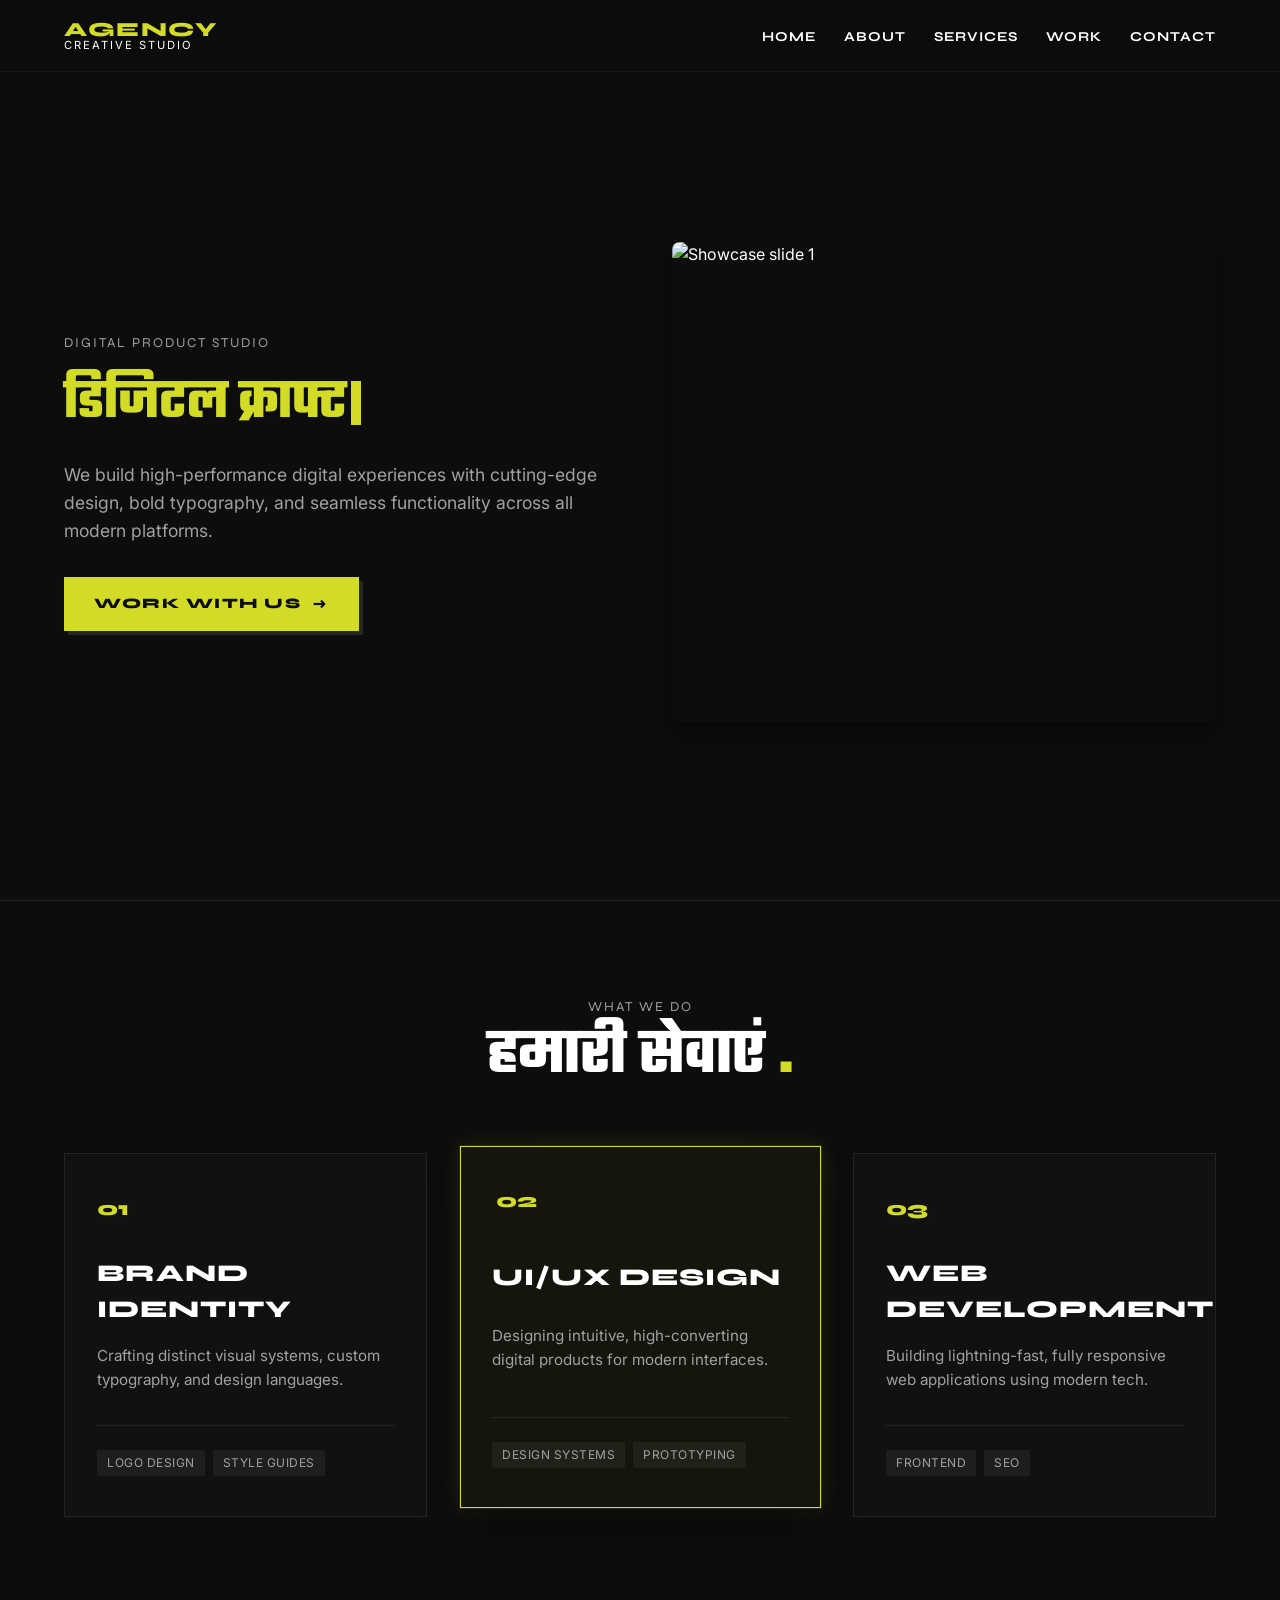
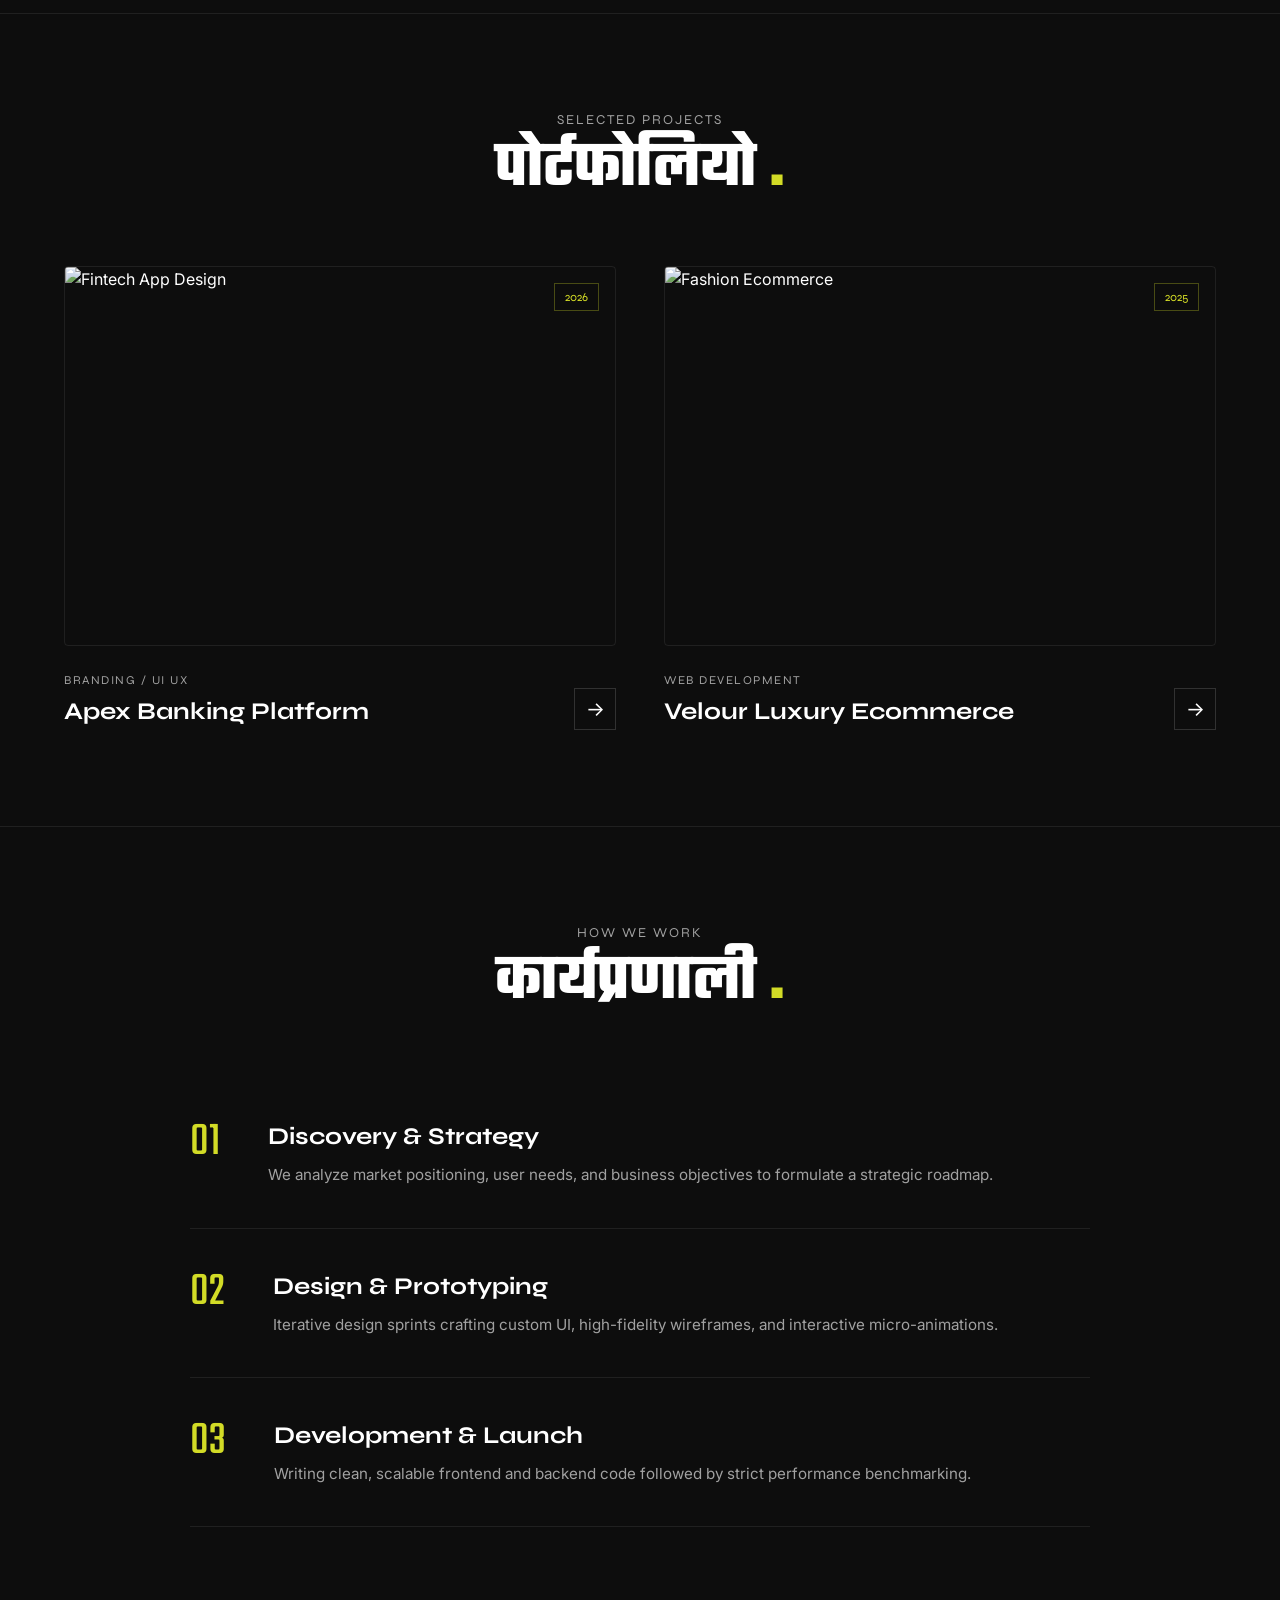
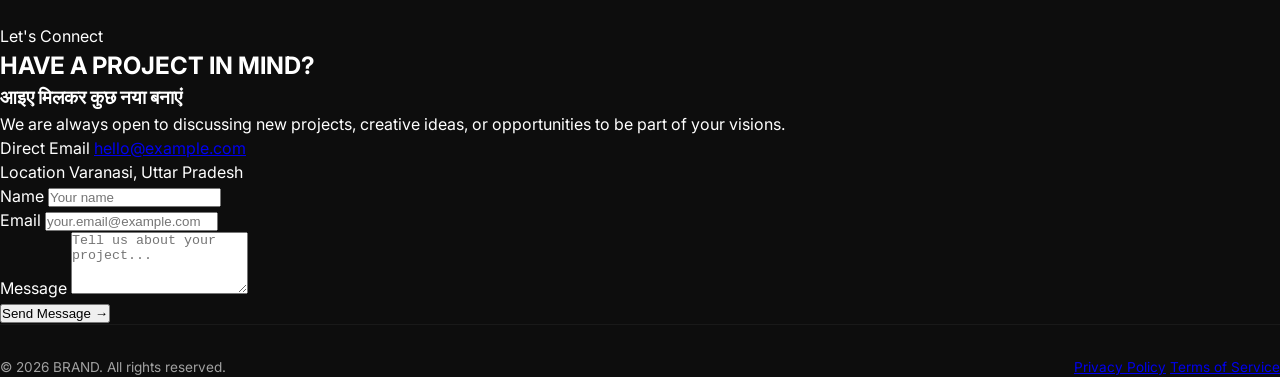
==== index.html @ 9dcb6c06 "Add files via upload" ====
<!DOCTYPE html>
<html lang="en">
<head>
  <meta charset="UTF-8">
  <meta name="viewport" content="width=device-width, initial-scale=1.0">
  <title>Agency Creative Studio</title>
  <link rel="stylesheet" href="style.css">
</head>
<body>

  <!-- Header Navigation -->
  <header>
    <a href="#" class="logo">
      Agency
      <span>Creative Studio</span>
    </a>

    <!-- Hamburger Toggle Button (Mobile Only) -->
    <button class="hamburger" id="hamburger" aria-label="Toggle navigation" aria-expanded="false">
      <span class="bar"></span>
      <span class="bar"></span>
      <span class="bar"></span>
    </button>

    <!-- Navigation Drawer -->
    <nav id="nav-menu">
      <ul>
        <li><a href="index.html">Home</a></li>
        <li><a href="about.html">About</a></li>
        <li><a href="services.html">Services</a></li>
        <li><a href="work.html">Work</a></li>
        <li><a href="#contact">Contact</a></li>
      </ul>
    </nav>
  </header>

  <!-- Main Hero / Interactive Section -->
  <main>
    <section class="interactive-typing-section " id="home">
      
      <!-- Content Wrapper -->
      <div class="typing-content-wrapper">
        <p class="typing-subheading">Digital Product Studio</p>
        <h1 class="typing-heading">
          डिजिटल क्राफ्ट<span class="typing-cursor"></span>
        </h1>
        <p class="typing-description">
          We build high-performance digital experiences with cutting-edge design, bold typography, and seamless functionality across all modern platforms.
        </p>
        <a href="#contact" class="btn-work-with-us">
          Work With Us
          <span class="btn-arrow">&rarr;</span>
        </a>
      </div>

      <!-- Image Slider Wrapper -->
      <div class="typing-slider-wrapper">
        <img class="typing-slide-img active" src="https://picsum.photos/800/600?random=1" alt="Showcase slide 1">
        <img class="typing-slide-img" src="https://picsum.photos/800/600?random=2" alt="Showcase slide 2">
        <img class="typing-slide-img" src="https://picsum.photos/800/600?random=3" alt="Showcase slide 3">
      </div>

    </section>
  </main>
  <!-- Section 2: Services Grid -->
<section class="services-section reveal-on-scroll " id="services">
  <div class="section-header">
    <p class="section-subheading">What We Do</p>
    <h2 class="section-heading">हमारी सेवाएं <span class="accent-dot">.</span></h2>
  </div>

  <div class="services-grid">
   <!-- Service Card 1 -->
<article class="service-card">
  <div class="card-num">01</div>
  <h3 class="card-title">Brand Identity</h3>
  <p class="card-description">Crafting distinct visual systems, custom typography, and design languages.</p>
  <ul class="card-tags"><li>Logo Design</li><li>Style Guides</li></ul>
</article>

<!-- Service Card 2 (Default Active) -->
<article class="service-card active" data-default="true">
  <div class="card-num">02</div>
  <h3 class="card-title">UI/UX Design</h3>
  <p class="card-description">Designing intuitive, high-converting digital products for modern interfaces.</p>
  <ul class="card-tags"><li>Design Systems</li><li>Prototyping</li></ul>
</article>

<!-- Service Card 3 -->
<article class="service-card">
  <div class="card-num">03</div>
  <h3 class="card-title">Web Development</h3>
  <p class="card-description">Building lightning-fast, fully responsive web applications using modern tech.</p>
  <ul class="card-tags"><li>Frontend</li><li>SEO</li></ul>
</article>
</section>



<!-- Section 3: Portfolio / Works -->
<section class="portfolio-section reveal-on-scroll" id="work">
  <div class="section-header">
    <p class="section-subheading">Selected Projects</p>
    <h2 class="section-heading">पोर्टफोलियो <span class="accent-dot">.</span></h2>
  </div>

  <div class="portfolio-grid">
    <!-- Project Card 1 -->
    <article class="portfolio-card">
      <div class="portfolio-img-wrapper">
        <img src="https://picsum.photos/800/600?random=10" alt="Fintech App Design">
        <span class="project-year">2026</span>
      </div>
      <div class="portfolio-info">
        <div class="portfolio-meta">
          <span class="portfolio-category">Branding / UI UX</span>
          <h3 class="portfolio-title">Apex Banking Platform</h3>
        </div>
        <a href="#" class="portfolio-link" aria-label="View Project">&rarr;</a>
      </div>
    </article>

    <!-- Project Card 2 -->
    <article class="portfolio-card">
      <div class="portfolio-img-wrapper">
        <img src="https://picsum.photos/800/600?random=11" alt="Fashion Ecommerce">
        <span class="project-year">2025</span>
      </div>
      <div class="portfolio-info">
        <div class="portfolio-meta">
          <span class="portfolio-category">Web Development</span>
          <h3 class="portfolio-title">Velour Luxury Ecommerce</h3>
        </div>
        <a href="#" class="portfolio-link" aria-label="View Project">&rarr;</a>
      </div>
    </article>
  </div>
</section>


<!-- Section 4: Our Process -->
<section class="process-section reveal-on-scroll">
  <div class="section-header">
    <p class="section-subheading">How We Work</p>
    <h2 class="section-heading">कार्यप्रणाली <span class="accent-dot">.</span></h2>
  </div>

  <div class="process-list">
    <div class="process-step">
      <span class="step-num">01</span>
      <div class="step-content">
        <h3>Discovery & Strategy</h3>
        <p>We analyze market positioning, user needs, and business objectives to formulate a strategic roadmap.</p>
      </div>
    </div>
    <div class="process-step">
      <span class="step-num">02</span>
      <div class="step-content">
        <h3>Design & Prototyping</h3>
        <p>Iterative design sprints crafting custom UI, high-fidelity wireframes, and interactive micro-animations.</p>
      </div>
    </div>
    <div class="process-step">
      <span class="step-num">03</span>
      <div class="step-content">
        <h3>Development & Launch</h3>
        <p>Writing clean, scalable frontend and backend code followed by strict performance benchmarking.</p>
      </div>
    </div>
  </div>
</section>

<!-- Section 5: Contact Footer -->
<section class="contact-section">
  <div class="contact-container">
    
    <!-- Left Column: CTA Info -->
    <div class="contact-info">
      <span class="tagline">Let's Connect</span>
      <h2 class="contact-title">HAVE A PROJECT IN MIND?</h2>
      <h3 class="contact-title-hindi">आइए मिलकर कुछ नया बनाएं</h3>
      <p class="contact-desc">
        We are always open to discussing new projects, creative ideas, or opportunities to be part of your visions.
      </p>
      
      <div class="direct-details">
        <div class="detail-item">
          <span class="detail-label">Direct Email</span>
          <a href="mailto:hello@example.com" class="detail-value">hello@example.com</a>
        </div>
        <div class="detail-item">
          <span class="detail-label">Location</span>
          <span class="detail-value">Varanasi, Uttar Pradesh</span>
        </div>
      </div>
    </div>

    <!-- Right Column: Form -->
    <div class="contact-form-wrapper">
      <form class="contact-form" action="#" method="POST">
        <div class="form-group">
          <label for="name" class="form-label">Name</label>
          <input type="text" id="name" name="name" class="form-input" placeholder="Your name" required />
        </div>

        <div class="form-group">
          <label for="email" class="form-label">Email</label>
          <input type="email" id="email" name="email" class="form-input" placeholder="your.email@example.com" required />
        </div>

        <div class="form-group">
          <label for="message" class="form-label">Message</label>
          <textarea id="message" name="message" class="form-input form-textarea" rows="4" placeholder="Tell us about your project..." required></textarea>
        </div>

        <button type="submit" class="submit-btn">
          <span>Send Message</span>
          <span class="btn-arrow">→</span>
        </button>
      </form>
    </div>

  </div>
</section>

<!-- Site Footer -->
<footer class="site-footer">
  <div class="footer-bottom">
    <p class="copyright">&copy; 2026 BRAND. All rights reserved.</p>
    <div class="footer-links">
      <a href="#">Privacy Policy</a>
      <a href="#">Terms of Service</a>
    </div>
  </div>
</footer>

 <script src="script.js" type="text/javascript">
    (function (l) {
      if (l.search[1] === "/") {
        var decoded = l.search
          .slice(1)
          .split("&")
          .map(function (s) {
            return s.replace(/~and~/g, "&");
          })
          .join("?");
        window.history.replaceState(
          null,
          null,
          l.pathname.slice(0, -1) + decoded + l.hash
        );
      }
    })(window.location);
  </script>
</body>
</html>
---- style.css ----
@import url('https://fonts.googleapis.com/css2?family=Inter:wght@400;500;600&family=Rozha+One&family=Syne:wght@700;800&family=Teko:wght@600;700&display=swap');

:root {
  /* Color Tokens */
  --bg-dark: #0d0d0d;
  --bg-light: #ffffff;
  --accent-lime: #d2db26;
  --accent-yellow: #e2b808;
  --text-dark: #111111;
  --text-light: #ffffff;
  --text-muted: #a1a1a1;

  /* Font Tokens */
  --font-display: 'Syne', sans-serif;
  --font-hindi-display: 'Teko', sans-serif;
  --font-hindi-serif: 'Rozha One', serif;
  --font-body: 'Inter', sans-serif;
}

/* Reset & Base Styles */
* {
  box-sizing: border-box;
  margin: 0;
  padding: 0;
}

html {
  scroll-behavior: smooth;
}

body {
  background-color: var(--bg-dark);
  color: var(--text-light);
  font-family: var(--font-body);
  line-height: 1.5;
  overflow-x: hidden;
}

/* Utility Banner Classes */
.heading-hindi {
  font-family: var(--font-hindi-display);
  font-size: clamp(2.2rem, 6vw, 3.5rem);
  letter-spacing: 1px;
  color: var(--accent-lime);
  text-transform: uppercase;
  line-height: 1.1;
}

.banner-yellow {
  background-color: var(--accent-lime);
  color: var(--text-dark);
  font-family: var(--font-hindi-display);
  font-size: clamp(1.5rem, 4vw, 2.2rem);
  text-align: center;
  padding: 0.75rem 1rem;
  font-weight: 700;
  letter-spacing: 0.5px;
}

/* Header Navigation */
header {
  display: flex;
  justify-content: space-between;
  align-items: center;
  padding: 1.25rem 5%;
  background-color: rgba(13, 13, 13, 0.95);
  backdrop-filter: blur(8px);
  position: fixed;
  width: 100%;
  top: 0;
  z-index: 1000;
  border-bottom: 1px solid rgba(255, 255, 255, 0.05);
}

.logo {
  font-family: var(--font-display);
  font-weight: 800;
  font-size: 1.25rem;
  color: var(--accent-lime);
  text-transform: uppercase;
  letter-spacing: 1.5px;
  line-height: 1;
  text-decoration: none;
}

.logo span {
  display: block;
  font-size: 0.7rem;
  color: var(--text-light);
  font-family: var(--font-body);
  font-weight: 400;
  letter-spacing: 2px;
}

nav ul {
  display: flex;
  list-style: none;
  gap: 1.75rem;
}

nav a {
  color: var(--text-light);
  text-decoration: none;
  font-family: var(--font-display);
  font-size: 0.85rem;
  font-weight: 700;
  text-transform: uppercase;
  letter-spacing: 1px;
  transition: color 0.3s ease;
}

nav a:hover {
  color: var(--accent-lime);
}

/* Hamburger Icon Toggle */
.hamburger {
  display: none;
  flex-direction: column;
  justify-content: space-between;
  width: 28px;
  height: 20px;
  background: transparent;
  border: none;
  cursor: pointer;
  padding: 0;
  z-index: 1001;
}

.hamburger .bar {
  width: 100%;
  height: 2px;
  background-color: var(--accent-lime);
  border-radius: 2px;
  transition: transform 0.3s ease, opacity 0.3s ease;
}

/* Active Hamburger "X" Animation */
.hamburger.active .bar:nth-child(1) {
  transform: translateY(9px) rotate(45deg);
}

.hamburger.active .bar:nth-child(2) {
  opacity: 0;
}

.hamburger.active .bar:nth-child(3) {
  transform: translateY(-9px) rotate(-45deg);
}

/* Interactive Section */
.interactive-typing-section {
  background-color: var(--bg-dark);
  color: var(--text-light);
  padding: 8rem 5% 4rem;
  display: flex;
  align-items: center;
  justify-content: space-between;
  gap: 4rem;
  min-height: 100vh;
}

/* Left Side: Typewriter Content */
.typing-content-wrapper {
  flex: 1;
  display: flex;
  flex-direction: column;
  justify-content: center;
}

.typing-subheading {
  font-family: var(--font-display);
  color: var(--text-muted);
  font-size: 0.85rem;
  text-transform: uppercase;
  letter-spacing: 2px;
  margin-bottom: 1rem;
}

.typing-heading {
  font-family: var(--font-hindi-display), var(--font-display);
  font-size: clamp(2.2rem, 5vw, 3.5rem);
  color: var(--accent-lime);
  line-height: 1.2;
  margin-bottom: 1.5rem;
}
/* Styling for the blinking cursor */
.typing-cursor {
  display: inline-block;
  width: 3px;
  height: 1em;
  background-color: currentColor;
  margin-left: 4px;
  vertical-align: middle;
  animation: blink 0.8s infinite;
}

@keyframes blink {
  0%, 100% { opacity: 1; }
  50% { opacity: 0; }
}
.typing-cursor {
  display: inline-block;
  width: 10px;
  height: 0.8em;
  background-color: var(--accent-lime);
  margin-left: 5px;
  animation: blink 0.8s infinite;
  vertical-align: middle;
}

@keyframes blink {
  0%, 100% { opacity: 1; }
  50% { opacity: 0; }
}

.typing-description {
  font-family: var(--font-body);
  color: var(--text-muted);
  font-size: clamp(0.95rem, 2vw, 1.1rem);
  line-height: 1.6;
  margin-bottom: 2rem;
  max-width: 540px;
}

/* Right Side: Image Slider */
.typing-slider-wrapper {
  flex: 1;
  position: relative;
  width: 100%;
  height: clamp(280px, 40vw, 480px);
  border-radius: 8px;
  overflow: hidden;
  box-shadow: 0 10px 30px rgba(0, 0, 0, 0.5);
}

.typing-slide-img {
  position: absolute;
  top: 0;
  left: 0;
  width: 100%;
  height: 100%;
  object-fit: cover;
  opacity: 0;
  transform: scale(1.05);
  transition: opacity 1s ease-in-out, transform 1s ease-in-out;
}

.typing-slide-img.active {
  opacity: 1;
  transform: scale(1);
}

/* Work With Us CTA Button */
.btn-work-with-us {
  display: inline-flex;
  align-items: center;
  justify-content: center;
  gap: 0.75rem;
  background-color: var(--accent-lime);
  color: var(--bg-dark);
  font-family: var(--font-display);
  font-weight: 800;
  font-size: 0.9rem;
  padding: 14px 28px;
  text-transform: uppercase;
  text-decoration: none;
  letter-spacing: 1.5px;
  border: 2px solid var(--accent-lime);
  position: relative;
  overflow: hidden;
  z-index: 1;
  transition: all 0.3s cubic-bezier(0.25, 0.8, 0.25, 1);
  box-shadow: 4px 4px 0px rgba(255, 255, 255, 0.1);
  width: fit-content;
}

.btn-work-with-us::before {
  content: '';
  position: absolute;
  top: 0;
  left: -100%;
  width: 100%;
  height: 100%;
  background-color: var(--bg-dark);
  z-index: -1;
  transition: left 0.35s ease;
}

.btn-work-with-us:hover {
  color: var(--accent-lime);
  box-shadow: 0px 0px 20px rgba(210, 219, 38, 0.4);
  transform: translateY(-3px);
}

.btn-work-with-us:hover::before {
  left: 0;
}

.btn-work-with-us .btn-arrow {
  transition: transform 0.3s ease;
}

.btn-work-with-us:hover .btn-arrow {
  transform: translateX(5px);
}

/* Mobile Breakpoints (Tablet & Phone) */
@media (max-width: 768px) {
  .hamburger {
    display: flex;
  }

  nav {
    position: fixed;
    top: 0;
    left: 0;
    width: 100%;
    height: 100vh;
    background-color: rgba(13, 13, 13, 0.98);
    backdrop-filter: blur(12px);
    display: flex;
    justify-content: center;
    align-items: center;
    transform: translateY(-100%);
    transition: transform 0.4s cubic-bezier(0.77, 0, 0.175, 1);
    z-index: 1000;
  }

  nav.active {
    transform: translateY(0);
  }

  nav ul {
    flex-direction: column;
    align-items: center;
    gap: 2.25rem;
  }

  nav a {
    font-size: 1.5rem;
    letter-spacing: 2px;
  }

  .interactive-typing-section {
    flex-direction: column-reverse;
    padding-top: 7rem;
    gap: 2.5rem;
  }

  .btn-work-with-us {
    width: 100%;
  }
}

/* ==========================================
   Section 2: Services Grid
   ========================================== */
.services-section {
  padding: 6rem 5%;
  background-color: var(--bg-dark);
  border-top: 1px solid rgba(255, 255, 255, 0.08);
}

.section-header {
  margin-bottom: 4rem;
  display: flex;
  flex-direction: column;
  align-items: center;
}

.section-subheading {
  font-family: var(--font-display);
  color: var(--text-muted);
  font-size: 0.85rem;
  text-transform: uppercase;
  letter-spacing: 2px;
  margin-bottom: 0.5rem;
  align-self: center;
}

.section-heading {
  font-family: var(--font-hindi-display), var(--font-display);
  font-size: clamp(2.5rem, 6vw, 4rem);
  color: var(--text-light);
  line-height: 1;
  text-transform: uppercase;
 
}

.section-heading .accent-dot {
  color: var(--accent-lime);
  text-align: center;
}

/* Services Grid */
.services-grid {
  display: grid;
  grid-template-columns: repeat(3, 1fr);
  gap: 2rem;
}

/* /* Service Card Component */
.service-card {
  background-color: rgba(255, 255, 255, 0.02);
  border: 1px solid rgba(255, 255, 255, 0.08);
  padding: 2.5rem 2rem;
  display: flex;
  flex-direction: column;
  justify-content: space-between;
  position: relative;
  overflow: hidden;
  
  /* GPU acceleration for butter-smooth transitions */
  will-change: transform, box-shadow;
  transform: translateZ(0);
  transition: transform 0.4s cubic-bezier(0.16, 1, 0.3, 1),
              box-shadow 0.4s cubic-bezier(0.16, 1, 0.3, 1),
              background-color 0.4s ease;
}

/* Smooth Accent Border Layer */
.service-card::before {
  content: '';
  position: absolute;
  inset: 0;
  border: 1px solid var(--accent-lime);
  opacity: 0;
  pointer-events: none;
  transition: opacity 0.4s ease;
}

/* Unified Active & Hover State */
.service-card.active,
.service-card:hover {
  background-color: rgba(210, 219, 38, 0.04);
  transform: translateY(-8px);
  box-shadow: 0 20px 40px -15px rgba(0, 0, 0, 0.7),
              0 0 20px rgba(210, 219, 38, 0.12);
}

.service-card.active::before,
.service-card:hover::before {
  opacity: 1;
}

.service-card .card-num {
  font-family: var(--font-display);
  font-size: 1.25rem;
  font-weight: 800;
  color: var(--accent-lime);
  margin-bottom: 2rem;
  transition: transform 0.4s cubic-bezier(0.16, 1, 0.3, 1);
}

.service-card.active .card-num,
.service-card:hover .card-num {
  transform: translateX(4px);
}

.card-title {
  font-family: var(--font-display);
  font-size: 1.5rem;
  font-weight: 800;
  color: var(--text-light);
  text-transform: uppercase;
  letter-spacing: 1px;
  margin-bottom: 1rem;
}

.card-description {
  font-family: var(--font-body);
  color: var(--text-muted);
  font-size: 0.95rem;
  line-height: 1.6;
  margin-bottom: 2rem;
}

.card-tags {
  list-style: none;
  display: flex;
  flex-wrap: wrap;
  gap: 0.5rem;
  padding-top: 1.5rem;
  border-top: 1px solid rgba(255, 255, 255, 0.08);
}

.card-tags li {
  font-family: var(--font-body);
  font-size: 0.75rem;
  color: var(--text-muted);
  background-color: rgba(255, 255, 255, 0.05);
  padding: 4px 10px;
  border-radius: 2px;
  text-transform: uppercase;
  letter-spacing: 0.5px;
}

/* Responsive Grid Breakpoints */
@media (max-width: 992px) {
  .services-grid {
    grid-template-columns: repeat(2, 1fr);
  }
}

@media (max-width: 600px) {
  .services-section {
    padding: 4rem 5%;
  }

  .services-grid {
    grid-template-columns: 1fr;
    gap: 1.5rem;
  }
}

/* ==========================================
   Section 3: Portfolio Grid
   ========================================== */
.portfolio-section {
  padding: 6rem 5%;
  background-color: var(--bg-dark);
  border-top: 1px solid rgba(255, 255, 255, 0.08);
}

.portfolio-grid {
  display: grid;
  grid-template-columns: repeat(2, 1fr);
  gap: 3rem;
}

.portfolio-card {
  display: flex;
  flex-direction: column;
  gap: 1.25rem;
  text-decoration: none;
}

.portfolio-img-wrapper {
  position: relative;
  width: 100%;
  height: 380px;
  overflow: hidden;
  border-radius: 4px;
  border: 1px solid rgba(255, 255, 255, 0.08);
}

.portfolio-img-wrapper img {
  width: 100%;
  height: 100%;
  object-fit: cover;
  filter: grayscale(40%);
  transition: transform 0.6s cubic-bezier(0.16, 1, 0.3, 1), filter 0.6s ease;
}

.project-year {
  position: absolute;
  top: 1rem;
  right: 1rem;
  background-color: rgba(13, 13, 13, 0.85);
  backdrop-filter: blur(8px);
  color: var(--accent-lime);
  font-family: var(--font-display);
  font-size: 0.75rem;
  padding: 4px 10px;
  border: 1px solid rgba(210, 219, 38, 0.3);
}

.portfolio-card:hover .portfolio-img-wrapper img {
  transform: scale(1.05);
  filter: grayscale(0%);
}

.portfolio-info {
  display: flex;
  justify-content: space-between;
  align-items: flex-end;
}

.portfolio-category {
  font-family: var(--font-display);
  font-size: 0.75rem;
  color: var(--text-muted);
  text-transform: uppercase;
  letter-spacing: 1.5px;
}

.portfolio-title {
  font-family: var(--font-display);
  font-size: 1.5rem;
  color: var(--text-light);
  margin-top: 0.25rem;
  transition: color 0.3s ease;
}

.portfolio-card:hover .portfolio-title {
  color: var(--accent-lime);
}

.portfolio-link {
  display: inline-flex;
  align-items: center;
  justify-content: center;
  width: 42px;
  height: 42px;
  border: 1px solid rgba(255, 255, 255, 0.15);
  color: var(--text-light);
  text-decoration: none;
  font-size: 1.25rem;
  transition: all 0.3s ease;
}

.portfolio-card:hover .portfolio-link {
  background-color: var(--accent-lime);
  color: var(--bg-dark);
  border-color: var(--accent-lime);
  transform: rotate(-45deg);
}

@media (max-width: 768px) {
  .portfolio-grid {
    grid-template-columns: 1fr;
    gap: 2.5rem;
  }
  .portfolio-img-wrapper {
    height: 280px;
  }
}


/* ==========================================
   Section 4: Process List
   ========================================== */
.process-section {
  padding: 6rem 5%;
  background-color: var(--bg-dark);
  border-top: 1px solid rgba(255, 255, 255, 0.08);
}

.process-list {
  max-width: 900px;
  margin: 0 auto;
  display: flex;
  flex-direction: column;
}

.process-step {
  display: flex;
  align-items: flex-start;
  gap: 3rem;
  padding: 2.5rem 0;
  border-bottom: 1px solid rgba(255, 255, 255, 0.08);
  transition: transform 0.3s ease;
}

.process-step:hover {
  transform: translateX(10px);
}

.step-num {
  font-family: var(--font-hindi-display);
  font-size: 3rem;
  color: var(--accent-lime);
  line-height: 1;
}

.step-content h3 {
  font-family: var(--font-display);
  font-size: 1.5rem;
  color: var(--text-light);
  margin-bottom: 0.5rem;
}

.step-content p {
  color: var(--text-muted);
  font-size: 0.95rem;
  line-height: 1.6;
}

@media (max-width: 600px) {
  .process-step {
    flex-direction: column;
    gap: 0.75rem;
  }
}


/* ==========================================
   Section 5: Footer & CTA
   ========================================== */
.footer-section {
  background-color: #050505;
  padding: 6rem 5% 2rem;
  border-top: 1px solid rgba(210, 219, 38, 0.2);
}

.cta-box {
  text-align: center;
  max-width: 800px;
  margin: 0 auto 5rem;
  display: flex;
  flex-direction: column;
  align-items: center;
}

.cta-heading {
  font-family: var(--font-display);
  font-size: clamp(2.2rem, 6vw, 4rem);
  font-weight: 800;
  color: var(--text-light);
  margin: 1rem 0 2rem;
  letter-spacing: -1px;
}

.footer-bottom {
  display: flex;
  justify-content: space-between;
  align-items: center;
  padding-top: 2rem;
  border-top: 1px solid rgba(255, 255, 255, 0.05);
  font-size: 0.85rem;
  color: var(--text-muted);
}

.footer-socials {
  display: flex;
  list-style: none;
  gap: 1.5rem;
}

.footer-socials a {
  color: var(--text-muted);
  text-decoration: none;
  transition: color 0.3s ease;
}

.footer-socials a:hover {
  color: var(--accent-lime);
}

@media (max-width: 600px) {
  .footer-bottom {
    flex-direction: column-reverse;
    gap: 1.5rem;
    text-align: center;
  }
}

/* scroll animation  */
/* ==========================================
   High-Visibility Scroll Reveal Animation
   ========================================== */
.reveal-on-scroll {
  opacity: 0;
  /* Increased shift (80px) + slight scale down + subtle blur for impact */
  transform: translateY(80px) scale(0.95);
  filter: blur(4px);
  will-change: opacity, transform, filter;
  transition: opacity 0.6s cubic-bezier(0.2, 0.8, 0.2, 1),
              transform 0.6s cubic-bezier(0.2, 0.8, 0.2, 1),
              filter 0.6s cubic-bezier(0.2, 0.8, 0.2, 1);
}

/* Revealed State */
.reveal-on-scroll.revealed {
  opacity: 1 !important;
  transform: translateY(0) scale(1) !important;
  filter: blur(0px) !important;
}

/* Staggered Delays for Grid Elements */
.reveal-delay-1 { transition-delay: 0.1s; }
.reveal-delay-2 { transition-delay: 0.25s; }
.reveal-delay-3 { transition-delay: 0.4s; }
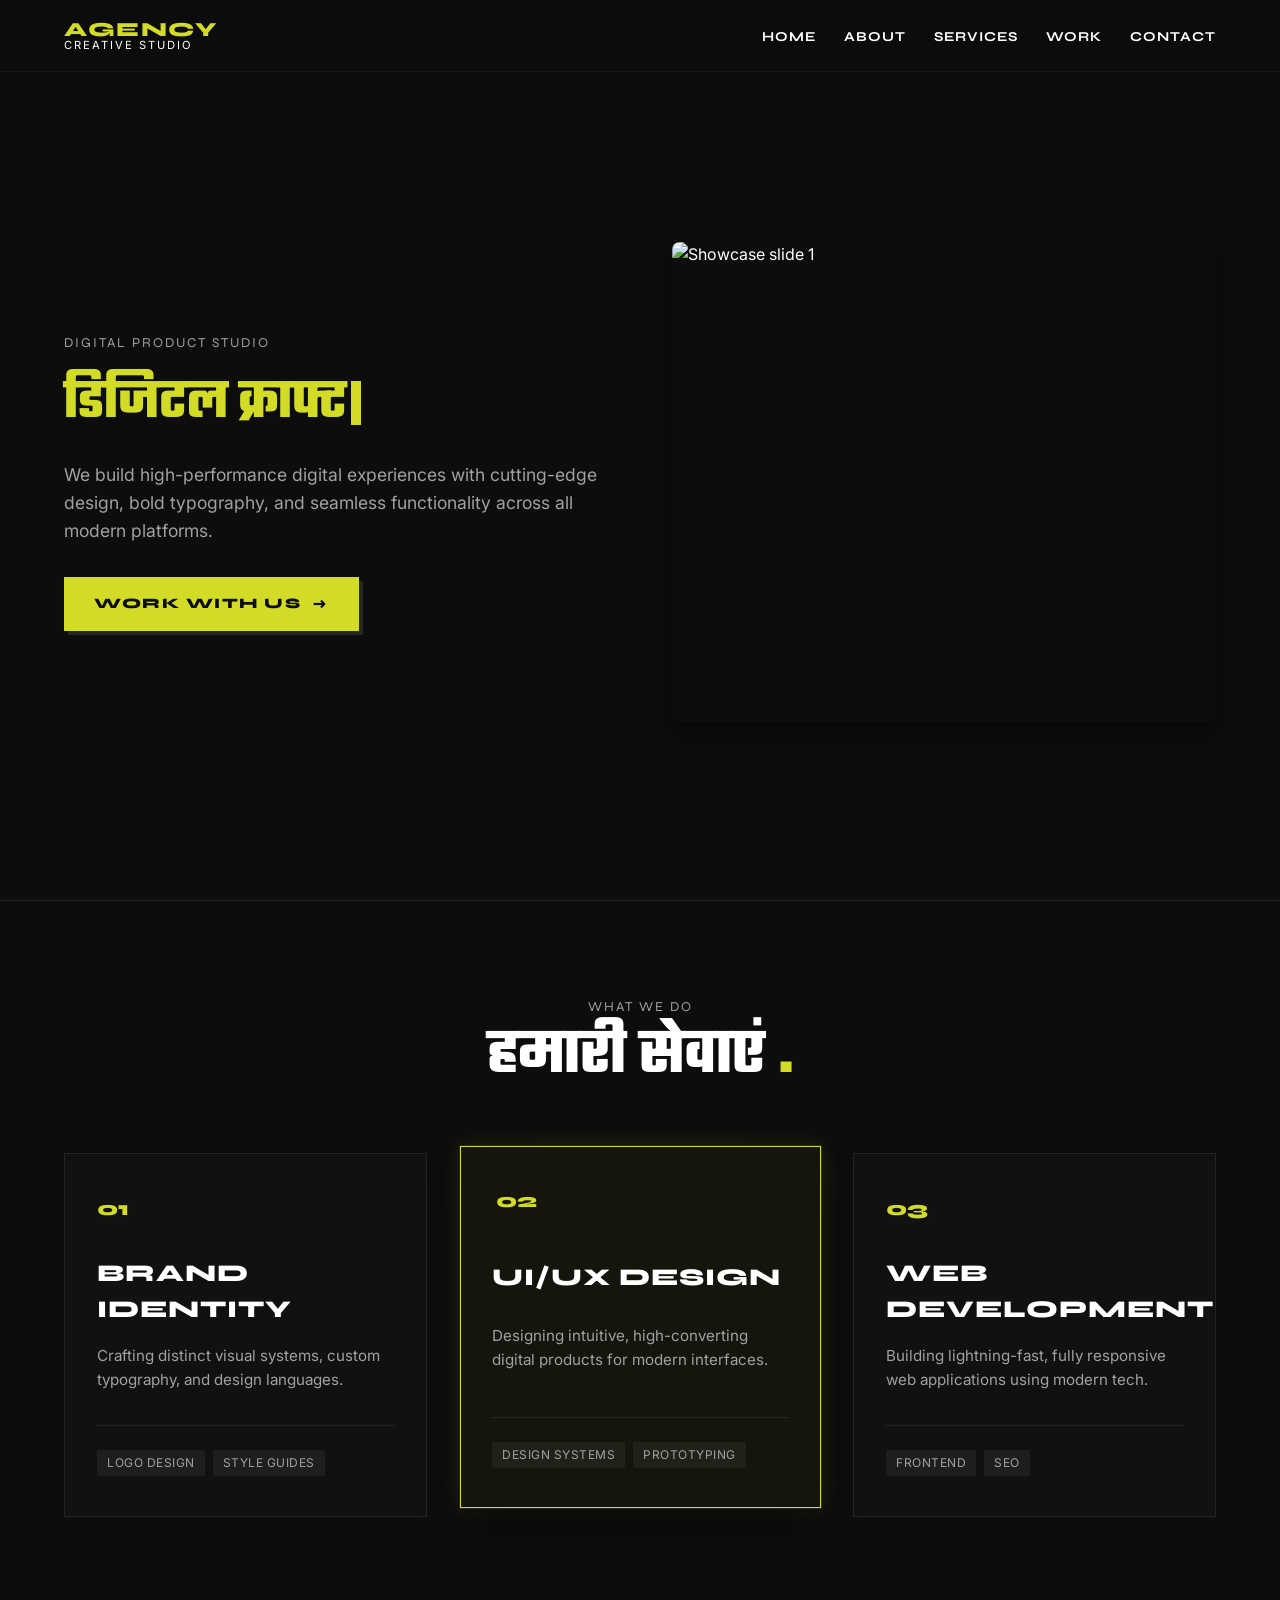
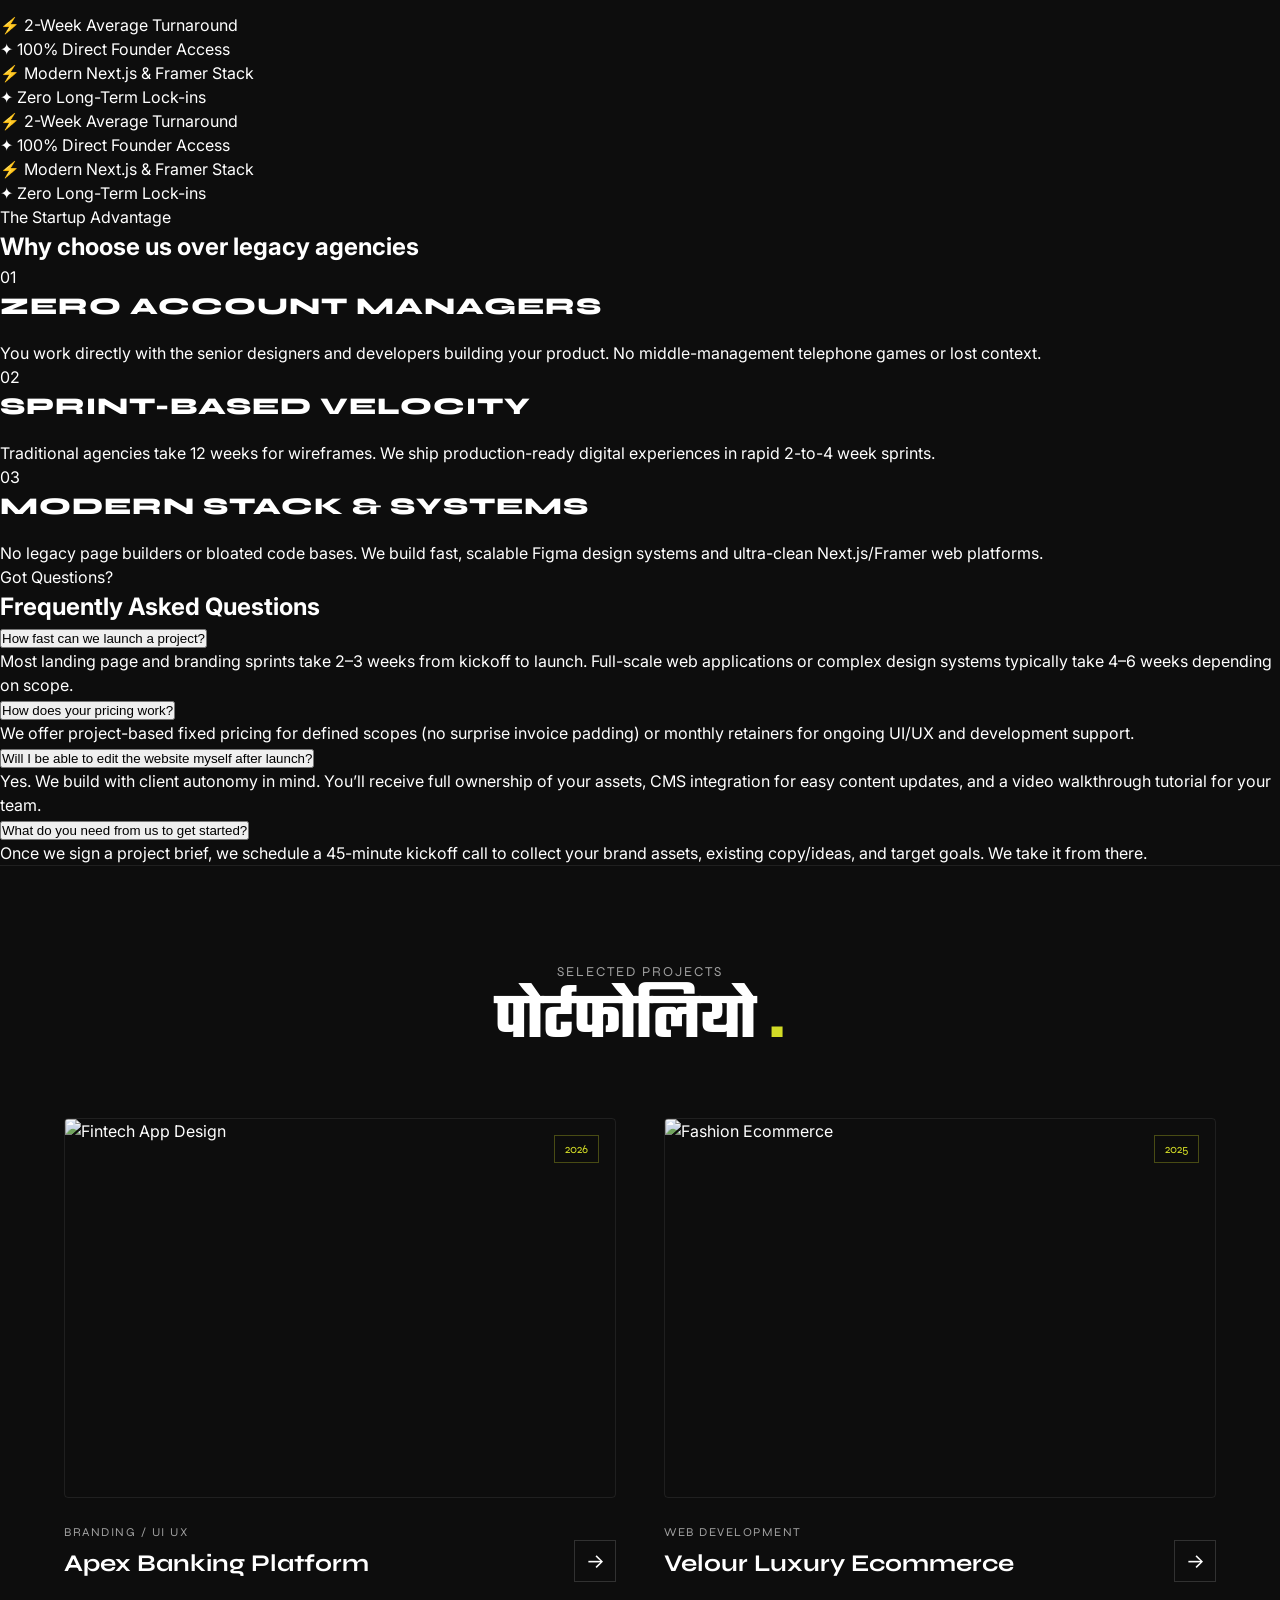
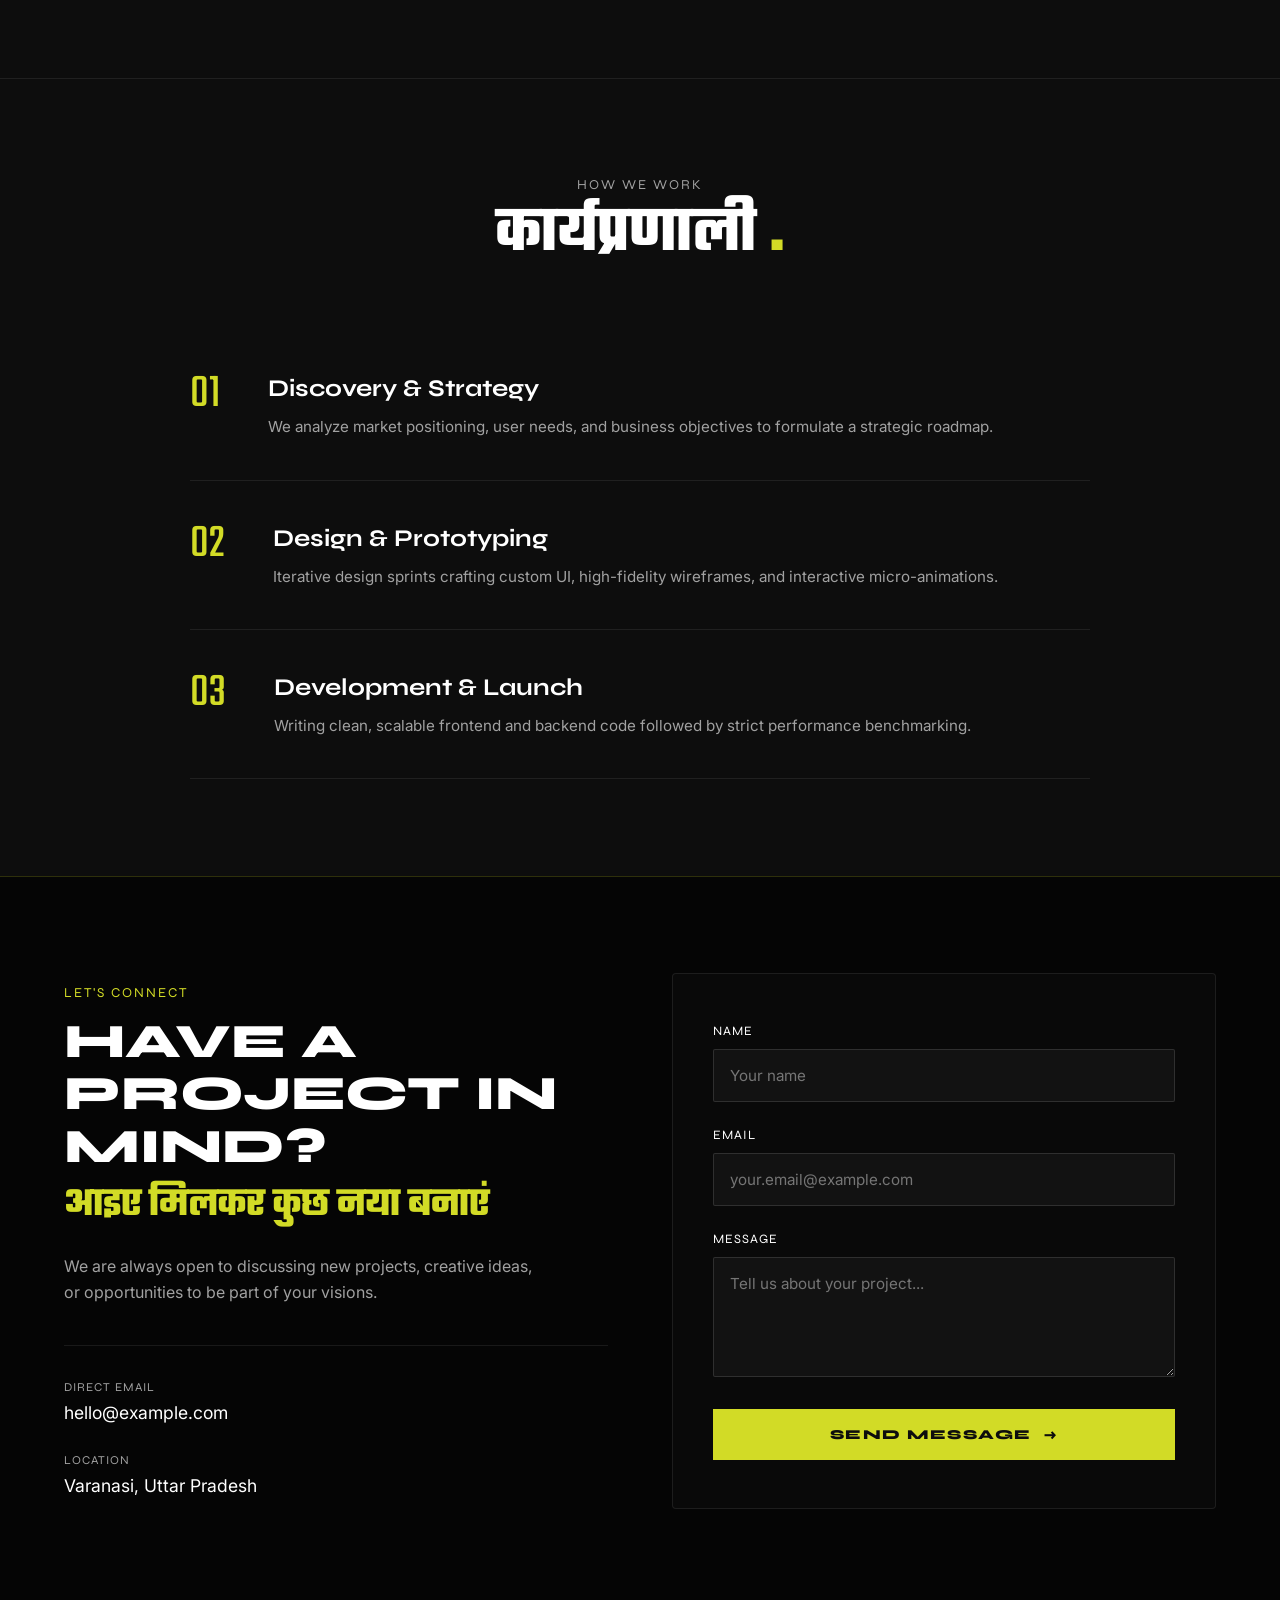
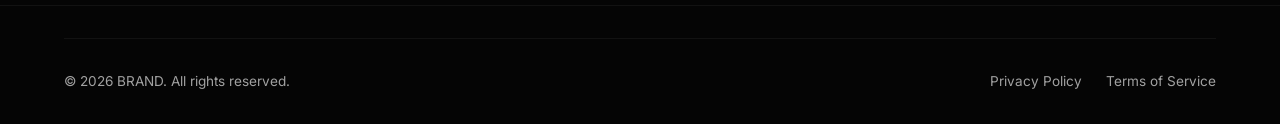
==== commit 8fff8458: "Update index.html" ====
--- a/index.html
+++ b/index.html
@@ -95,7 +95,84 @@
 </article>
 </section>
 
-
+<div class="container">
+    
+    <!-- Hero Metric Ticker -->
+    <div class="ticker-bar">
+      <div class="ticker-track">
+        <div class="ticker-item"><span>⚡</span> 2-Week Average Turnaround</div>
+        <div class="ticker-item"><span>✦</span> 100% Direct Founder Access</div>
+        <div class="ticker-item"><span>⚡</span> Modern Next.js & Framer Stack</div>
+        <div class="ticker-item"><span>✦</span> Zero Long-Term Lock-ins</div>
+        <!-- Duplicated for smooth endless animation loop -->
+        <div class="ticker-item"><span>⚡</span> 2-Week Average Turnaround</div>
+        <div class="ticker-item"><span>✦</span> 100% Direct Founder Access</div>
+        <div class="ticker-item"><span>⚡</span> Modern Next.js & Framer Stack</div>
+        <div class="ticker-item"><span>✦</span> Zero Long-Term Lock-ins</div>
+      </div>
+    </div>
+
+    <!-- Why Us / Differentiation Section -->
+    <section>
+      <div class="section-tag">The Startup Advantage</div>
+      <h2 class="section-title">Why choose us over legacy agencies</h2>
+      
+      <div class="grid-container">
+        <div class="grid-card">
+          <div class="card-num">01</div>
+          <h3 class="card-title">Zero Account Managers</h3>
+          <p class="card-desc">You work directly with the senior designers and developers building your product. No middle-management telephone games or lost context.</p>
+        </div>
+
+        <div class="grid-card">
+          <div class="card-num">02</div>
+          <h3 class="card-title">Sprint-Based Velocity</h3>
+          <p class="card-desc">Traditional agencies take 12 weeks for wireframes. We ship production-ready digital experiences in rapid 2-to-4 week sprints.</p>
+        </div>
+
+        <div class="grid-card">
+          <div class="card-num">03</div>
+          <h3 class="card-title">Modern Stack & Systems</h3>
+          <p class="card-desc">No legacy page builders or bloated code bases. We build fast, scalable Figma design systems and ultra-clean Next.js/Framer web platforms.</p>
+        </div>
+      </div>
+    </section>
+
+    <!-- FAQ Section -->
+    <section class="faq-container">
+      <div class="section-tag">Got Questions?</div>
+      <h2 class="section-title">Frequently Asked Questions</h2>
+
+      <div class="faq-item">
+        <button class="faq-question">How fast can we launch a project?</button>
+        <div class="faq-answer">
+          <p>Most landing page and branding sprints take 2–3 weeks from kickoff to launch. Full-scale web applications or complex design systems typically take 4–6 weeks depending on scope.</p>
+        </div>
+      </div>
+
+      <div class="faq-item">
+        <button class="faq-question">How does your pricing work?</button>
+        <div class="faq-answer">
+          <p>We offer project-based fixed pricing for defined scopes (no surprise invoice padding) or monthly retainers for ongoing UI/UX and development support.</p>
+        </div>
+      </div>
+
+      <div class="faq-item">
+        <button class="faq-question">Will I be able to edit the website myself after launch?</button>
+        <div class="faq-answer">
+          <p>Yes. We build with client autonomy in mind. You’ll receive full ownership of your assets, CMS integration for easy content updates, and a video walkthrough tutorial for your team.</p>
+        </div>
+      </div>
+
+      <div class="faq-item">
+        <button class="faq-question">What do you need from us to get started?</button>
+        <div class="faq-answer">
+          <p>Once we sign a project brief, we schedule a 45-minute kickoff call to collect your brand assets, existing copy/ideas, and target goals. We take it from there.</p>
+        </div>
+      </div>
+    </section>
+
+  </div>
 
 <!-- Section 3: Portfolio / Works -->
 <section class="portfolio-section reveal-on-scroll" id="work">
@@ -222,7 +299,6 @@
 
   </div>
 </section>
-
 <!-- Site Footer -->
 <footer class="site-footer">
   <div class="footer-bottom">
@@ -235,22 +311,7 @@
 </footer>
 
  <script src="script.js" type="text/javascript">
-    (function (l) {
-      if (l.search[1] === "/") {
-        var decoded = l.search
-          .slice(1)
-          .split("&")
-          .map(function (s) {
-            return s.replace(/~and~/g, "&");
-          })
-          .join("?");
-        window.history.replaceState(
-          null,
-          null,
-          l.pathname.slice(0, -1) + decoded + l.hash
-        );
-      }
-    })(window.location);
+    
   </script>
 </body>
-</html>+</html>
--- a/style.css
+++ b/style.css
@@ -686,6 +686,222 @@
 
 
 /* ==========================================
+   Section 5: Contact Section & Form
+   ========================================== */
+.contact-section {
+  padding: 6rem 5%;
+  background-color: #050505;
+  border-top: 1px solid rgba(210, 219, 38, 0.2);
+}
+
+.contact-container {
+  display: grid;
+  grid-template-columns: 1fr 1fr;
+  gap: 4rem;
+  max-width: 1200px;
+  margin: 0 auto;
+}
+
+/* Left Column Info */
+.contact-info {
+  display: flex;
+  flex-direction: column;
+  justify-content: center;
+}
+
+.contact-info .tagline {
+  font-family: var(--font-display);
+  color: var(--accent-lime);
+  font-size: 0.85rem;
+  text-transform: uppercase;
+  letter-spacing: 2px;
+  margin-bottom: 0.75rem;
+}
+
+.contact-title {
+  font-family: var(--font-display);
+  font-size: clamp(2rem, 4vw, 3rem);
+  font-weight: 800;
+  color: var(--text-light);
+  line-height: 1.1;
+  margin-bottom: 0.5rem;
+}
+
+.contact-title-hindi {
+  font-family: var(--font-hindi-display);
+  font-size: clamp(1.8rem, 3.5vw, 2.5rem);
+  color: var(--accent-lime);
+  line-height: 1.2;
+  margin-bottom: 1.5rem;
+}
+
+.contact-desc {
+  font-family: var(--font-body);
+  color: var(--text-muted);
+  font-size: 1rem;
+  line-height: 1.6;
+  margin-bottom: 2.5rem;
+  max-width: 480px;
+}
+
+.direct-details {
+  display: flex;
+  flex-direction: column;
+  gap: 1.5rem;
+  border-top: 1px solid rgba(255, 255, 255, 0.08);
+  padding-top: 2rem;
+}
+
+.detail-item {
+  display: flex;
+  flex-direction: column;
+  gap: 0.25rem;
+}
+
+.detail-label {
+  font-family: var(--font-display);
+  font-size: 0.75rem;
+  color: var(--text-muted);
+  text-transform: uppercase;
+  letter-spacing: 1px;
+}
+
+.detail-value {
+  font-family: var(--font-body);
+  font-size: 1.1rem;
+  color: var(--text-light);
+  text-decoration: none;
+  transition: color 0.3s ease;
+}
+
+a.detail-value:hover {
+  color: var(--accent-lime);
+}
+
+/* Right Column Form */
+.contact-form-wrapper {
+  background-color: rgba(255, 255, 255, 0.02);
+  border: 1px solid rgba(255, 255, 255, 0.08);
+  padding: 3rem 2.5rem;
+  border-radius: 4px;
+}
+
+.contact-form {
+  display: flex;
+  flex-direction: column;
+  gap: 1.5rem;
+}
+
+.form-group {
+  display: flex;
+  flex-direction: column;
+  gap: 0.5rem;
+}
+
+.form-label {
+  font-family: var(--font-display);
+  font-size: 0.8rem;
+  color: var(--text-light);
+  text-transform: uppercase;
+  letter-spacing: 1px;
+}
+
+.form-input {
+  width: 100%;
+  background-color: rgba(255, 255, 255, 0.04);
+  border: 1px solid rgba(255, 255, 255, 0.12);
+  padding: 1rem;
+  color: var(--text-light);
+  font-family: var(--font-body);
+  font-size: 0.95rem;
+  border-radius: 2px;
+  outline: none;
+  transition: border-color 0.3s ease, background-color 0.3s ease;
+}
+
+.form-input:focus {
+  border-color: var(--accent-lime);
+  background-color: rgba(210, 219, 38, 0.03);
+}
+
+.form-textarea {
+  resize: vertical;
+  min-height: 120px;
+}
+
+.submit-btn {
+  display: inline-flex;
+  align-items: center;
+  justify-content: center;
+  gap: 0.75rem;
+  background-color: var(--accent-lime);
+  color: var(--bg-dark);
+  font-family: var(--font-display);
+  font-weight: 800;
+  font-size: 0.85rem;
+  padding: 1rem 2rem;
+  text-transform: uppercase;
+  letter-spacing: 1.5px;
+  border: 1px solid var(--accent-lime);
+  cursor: pointer;
+  margin-top: 0.5rem;
+  transition: all 0.3s cubic-bezier(0.16, 1, 0.3, 1);
+}
+
+.submit-btn:hover {
+  background-color: transparent;
+  color: var(--accent-lime);
+  box-shadow: 0 0 20px rgba(210, 219, 38, 0.2);
+}
+
+.submit-btn .btn-arrow {
+  transition: transform 0.3s ease;
+}
+
+.submit-btn:hover .btn-arrow {
+  transform: translateX(5px);
+}
+
+/* Contact Responsive Breakpoints */
+@media (max-width: 992px) {
+  .contact-container {
+    grid-template-columns: 1fr;
+    gap: 3rem;
+  }
+}
+
+@media (max-width: 600px) {
+  .contact-section {
+    padding: 4rem 5%;
+  }
+
+  .contact-form-wrapper {
+    padding: 2rem 1.5rem;
+  }
+}
+
+/* Site Footer */
+.site-footer {
+  background-color: #050505;
+  padding: 2rem 5%;
+  border-top: 1px solid rgba(255, 255, 255, 0.05);
+}
+
+.footer-links {
+  display: flex;
+  gap: 1.5rem;
+}
+
+.footer-links a {
+  color: var(--text-muted);
+  text-decoration: none;
+  transition: color 0.3s ease;
+}
+
+.footer-links a:hover {
+  color: var(--accent-lime);
+}
+/* ==========================================
    Section 5: Footer & CTA
    ========================================== */
 .footer-section {
@@ -771,4 +987,4 @@
 /* Staggered Delays for Grid Elements */
 .reveal-delay-1 { transition-delay: 0.1s; }
 .reveal-delay-2 { transition-delay: 0.25s; }
-.reveal-delay-3 { transition-delay: 0.4s; }+.reveal-delay-3 { transition-delay: 0.4s; }
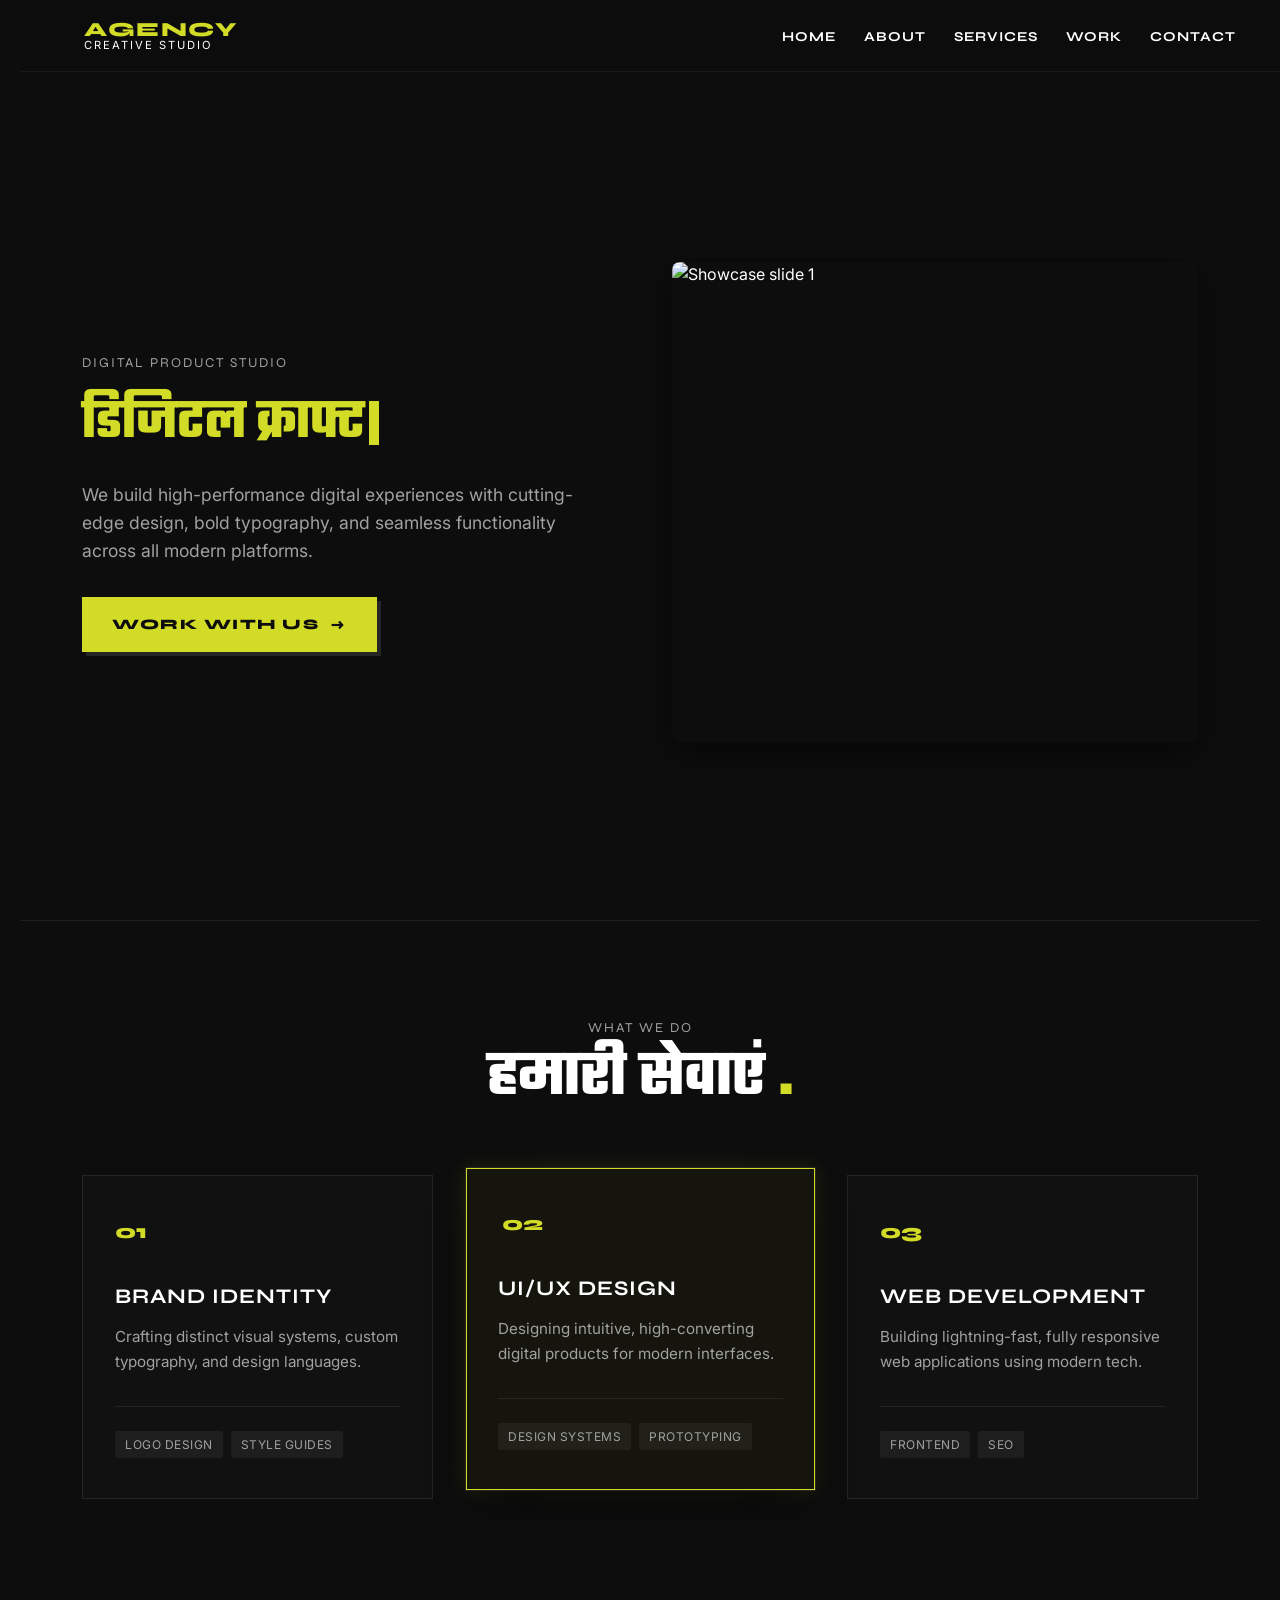
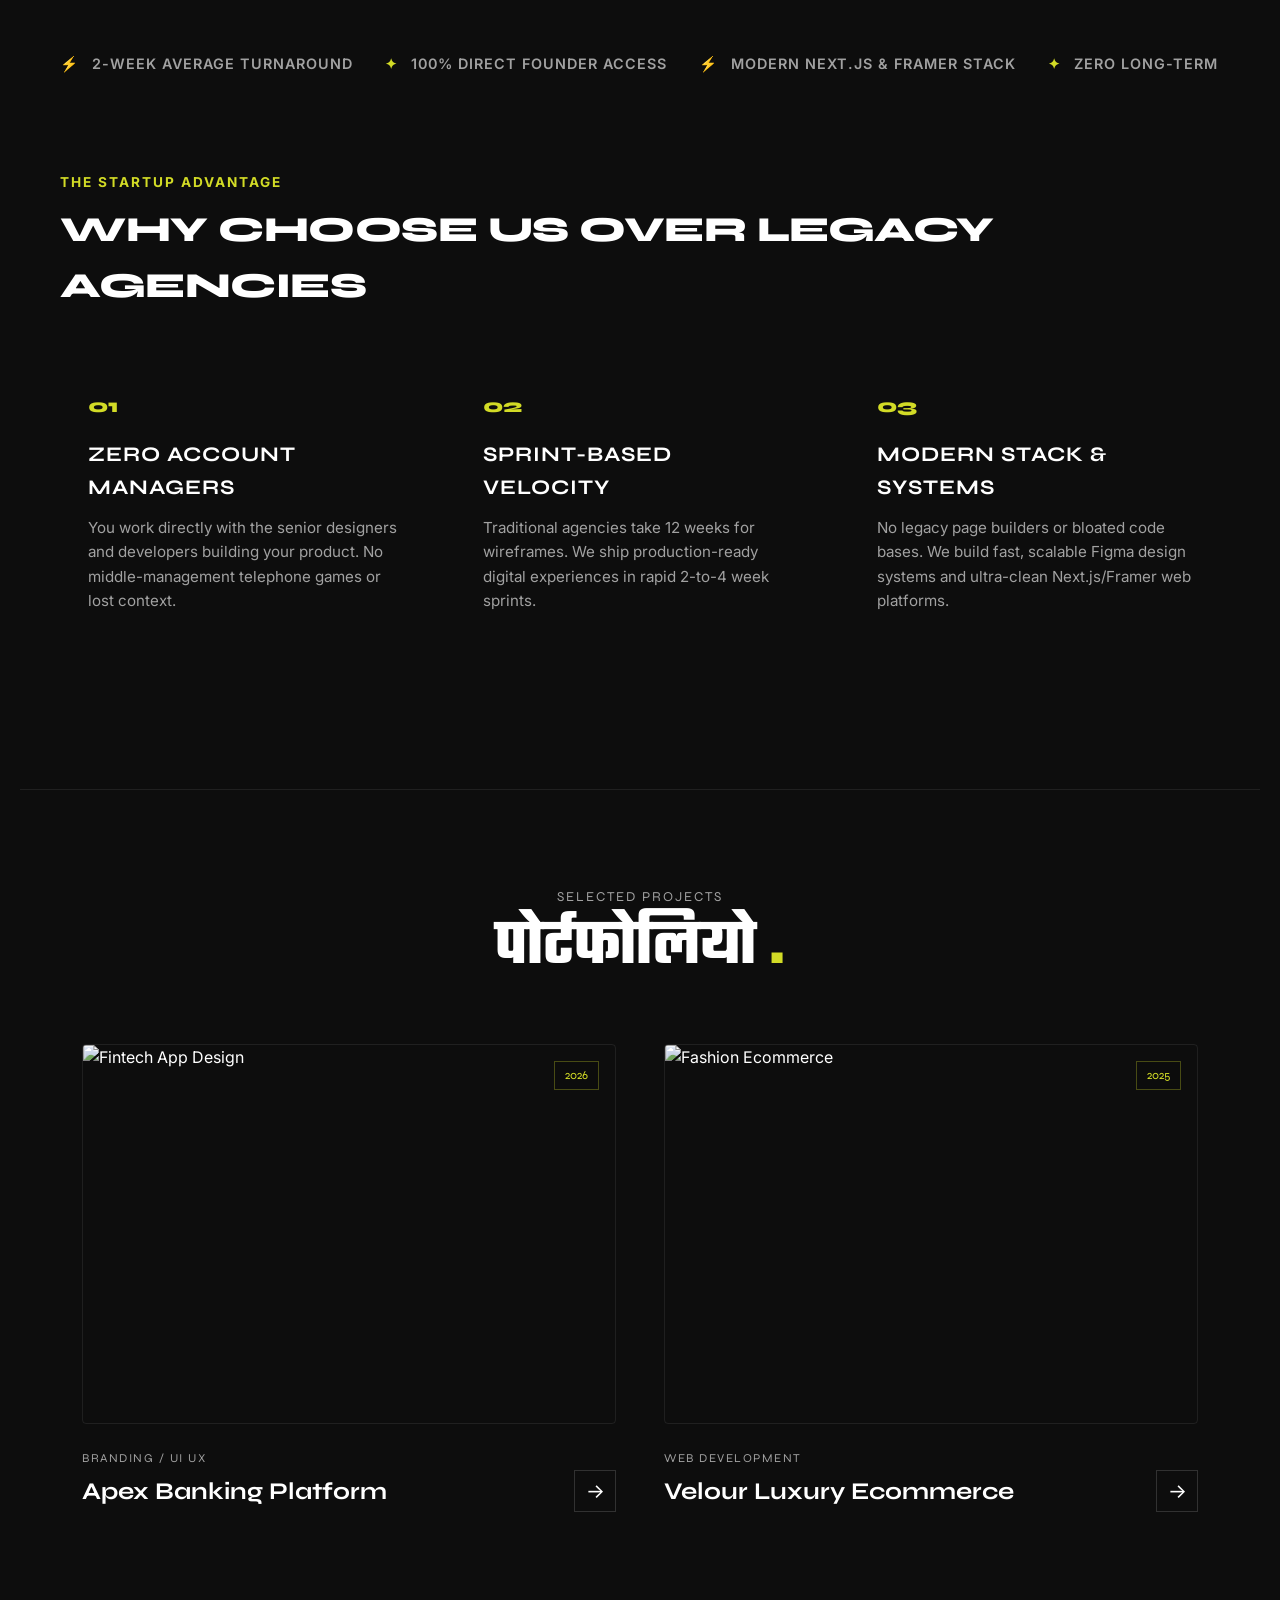
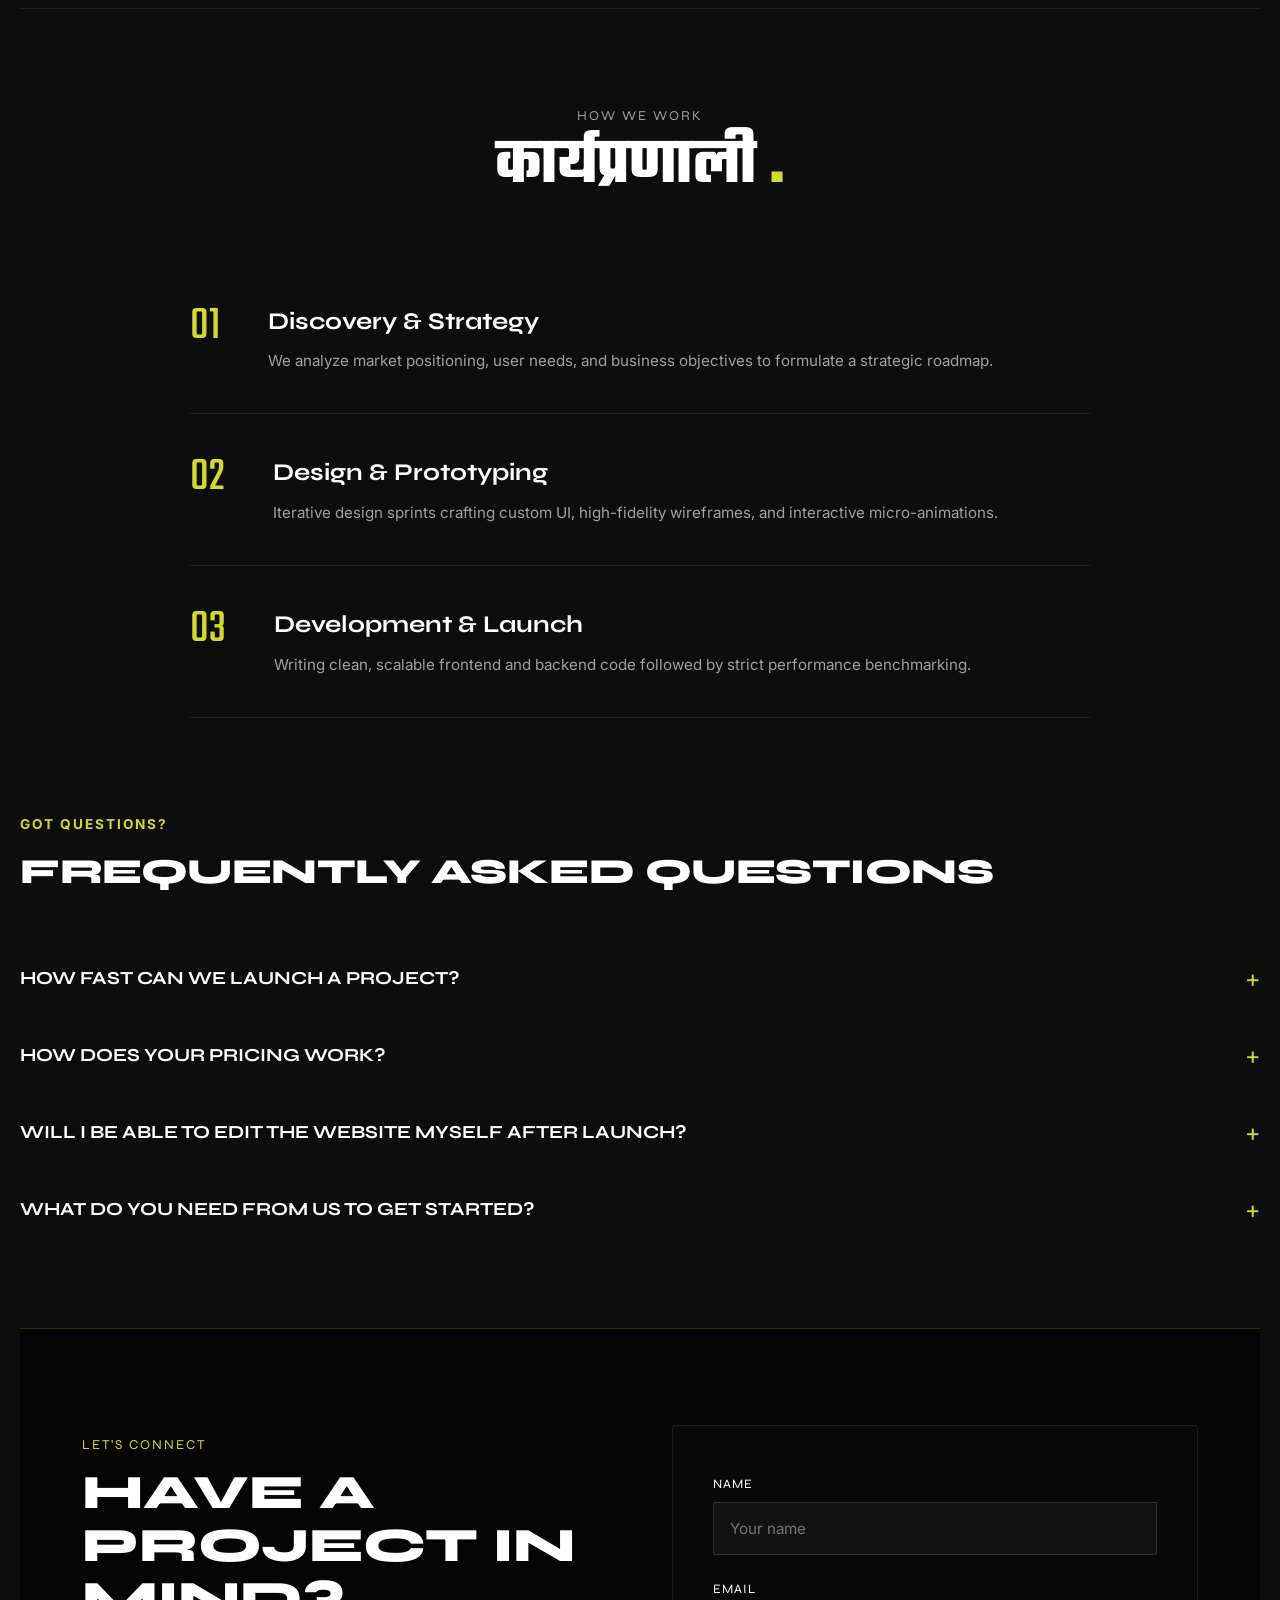
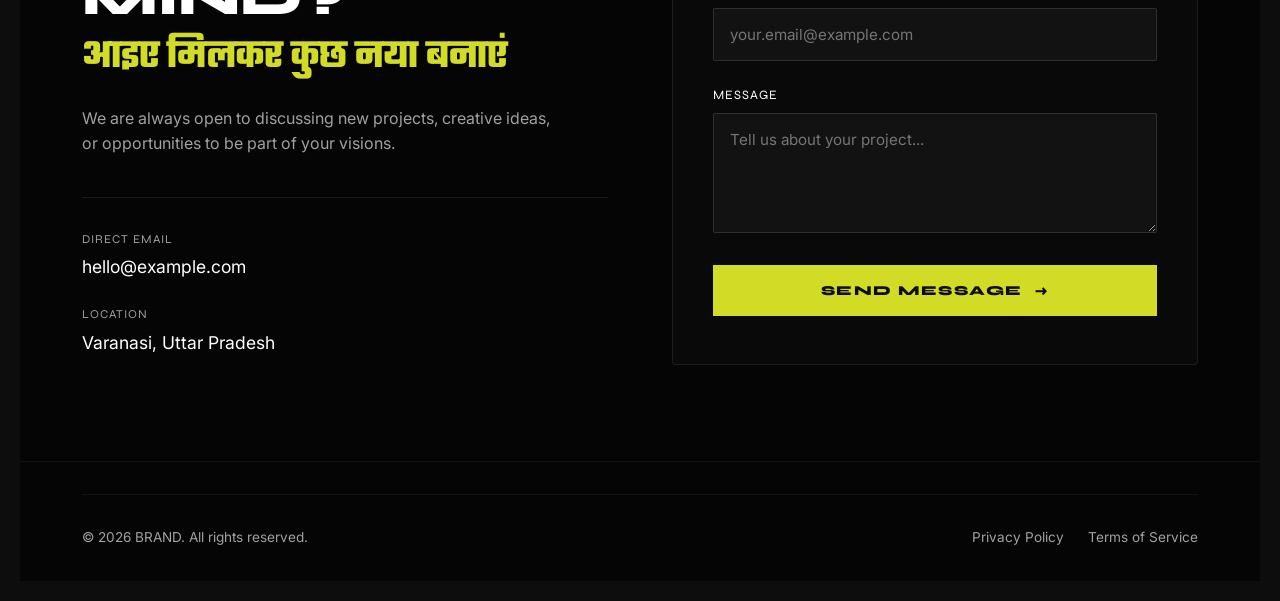
==== commit 53b8910e: "Update index.html" ====
--- a/index.html
+++ b/index.html
@@ -138,39 +138,7 @@
       </div>
     </section>
 
-    <!-- FAQ Section -->
-    <section class="faq-container">
-      <div class="section-tag">Got Questions?</div>
-      <h2 class="section-title">Frequently Asked Questions</h2>
-
-      <div class="faq-item">
-        <button class="faq-question">How fast can we launch a project?</button>
-        <div class="faq-answer">
-          <p>Most landing page and branding sprints take 2–3 weeks from kickoff to launch. Full-scale web applications or complex design systems typically take 4–6 weeks depending on scope.</p>
-        </div>
-      </div>
-
-      <div class="faq-item">
-        <button class="faq-question">How does your pricing work?</button>
-        <div class="faq-answer">
-          <p>We offer project-based fixed pricing for defined scopes (no surprise invoice padding) or monthly retainers for ongoing UI/UX and development support.</p>
-        </div>
-      </div>
-
-      <div class="faq-item">
-        <button class="faq-question">Will I be able to edit the website myself after launch?</button>
-        <div class="faq-answer">
-          <p>Yes. We build with client autonomy in mind. You’ll receive full ownership of your assets, CMS integration for easy content updates, and a video walkthrough tutorial for your team.</p>
-        </div>
-      </div>
-
-      <div class="faq-item">
-        <button class="faq-question">What do you need from us to get started?</button>
-        <div class="faq-answer">
-          <p>Once we sign a project brief, we schedule a 45-minute kickoff call to collect your brand assets, existing copy/ideas, and target goals. We take it from there.</p>
-        </div>
-      </div>
-    </section>
+
 
   </div>
 
@@ -246,7 +214,39 @@
     </div>
   </div>
 </section>
-
+    <!-- FAQ Section -->
+    <section class="faq-container">
+      <div class="section-tag">Got Questions?</div>
+      <h2 class="section-title">Frequently Asked Questions</h2>
+
+      <div class="faq-item">
+        <button class="faq-question">How fast can we launch a project?</button>
+        <div class="faq-answer">
+          <p>Most landing page and branding sprints take 2–3 weeks from kickoff to launch. Full-scale web applications or complex design systems typically take 4–6 weeks depending on scope.</p>
+        </div>
+      </div>
+
+      <div class="faq-item">
+        <button class="faq-question">How does your pricing work?</button>
+        <div class="faq-answer">
+          <p>We offer project-based fixed pricing for defined scopes (no surprise invoice padding) or monthly retainers for ongoing UI/UX and development support.</p>
+        </div>
+      </div>
+
+      <div class="faq-item">
+        <button class="faq-question">Will I be able to edit the website myself after launch?</button>
+        <div class="faq-answer">
+          <p>Yes. We build with client autonomy in mind. You’ll receive full ownership of your assets, CMS integration for easy content updates, and a video walkthrough tutorial for your team.</p>
+        </div>
+      </div>
+
+      <div class="faq-item">
+        <button class="faq-question">What do you need from us to get started?</button>
+        <div class="faq-answer">
+          <p>Once we sign a project brief, we schedule a 45-minute kickoff call to collect your brand assets, existing copy/ideas, and target goals. We take it from there.</p>
+        </div>
+      </div>
+    </section>
 <!-- Section 5: Contact Footer -->
 <section class="contact-section">
   <div class="contact-container">
--- a/style.css
+++ b/style.css
@@ -988,3 +988,184 @@
 .reveal-delay-1 { transition-delay: 0.1s; }
 .reveal-delay-2 { transition-delay: 0.25s; }
 .reveal-delay-3 { transition-delay: 0.4s; }
+
+* {
+  box-sizing: border-box;
+  margin: 0;
+  padding: 0;
+}
+
+body {
+  background-color: var(--bg-dark);
+  color: var(--text-light);
+  font-family: var(--font-body);
+  line-height: 1.6;
+  padding: 20px;
+}
+
+.container {
+  max-width: 100%;
+  margin: 0 auto;
+  padding: 40px 40px;
+}
+
+/* Section Titles & Labels */
+.section-tag {
+  color: var(--accent-lime);
+  font-family: var(--font-body);
+  font-size: 0.85rem;
+  font-weight: 700;
+  letter-spacing: 2px;
+  text-transform: uppercase;
+  margin-bottom: 8px;
+}
+
+.section-title {
+  font-family: var(--font-display);
+  color: var(--text-light);
+  font-size: 2.2rem;
+  font-weight: 800;
+  text-transform: uppercase;
+  margin-bottom: 40px;
+  letter-spacing: -0.5px;
+}
+
+/* Hindi Headline Styling Option */
+.section-title.lang-hi {
+  font-family: var(--font-hindi-display);
+  font-size: 3rem;
+  line-height: 1;
+  letter-spacing: 1px;
+}
+
+/* 1. Hero Ticker Section */
+.ticker-bar {
+  background: var(--card-bg);
+  border-top: 1px solid var(--border-color);
+  border-bottom: 1px solid var(--border-color);
+  padding: 16px 0;
+  overflow: hidden;
+  white-space: nowrap;
+  margin-bottom: 80px;
+}
+
+.ticker-track {
+  display: inline-flex;
+  gap: 32px;
+  animation: marquee 25s linear infinite;
+}
+
+.ticker-item {
+  color: var(--text-muted);
+  font-family: var(--font-body);
+  font-size: 0.9rem;
+  font-weight: 600;
+  text-transform: uppercase;
+  letter-spacing: 1px;
+}
+
+.ticker-item span {
+  color: var(--accent-lime);
+  margin-right: 8px;
+}
+
+@keyframes marquee {
+  0% { transform: translateX(0); }
+  100% { transform: translateX(-50%); }
+}
+
+/* 2. Differentiation Grid */
+.grid-container {
+  display: grid;
+  grid-template-columns: repeat(auto-fit, minmax(300px, 1fr));
+  gap: 24px;
+  margin-bottom: 100px;
+}
+
+.grid-card {
+  background: var(--card-bg);
+  border: 1px solid var(--border-color);
+  padding: 36px 28px;
+  border-radius: 4px;
+  transition: border-color 0.3s ease, transform 0.3s ease;
+}
+
+.grid-card:hover {
+  border-color: var(--accent-lime);
+  transform: translateY(-4px);
+}
+
+.card-num {
+  font-family: var(--font-display);
+  color: var(--accent-lime);
+  font-size: 1.2rem;
+  font-weight: 800;
+  margin-bottom: 16px;
+}
+
+.card-title {
+  font-family: var(--font-display);
+  color: var(--text-light);
+  font-size: 1.3rem;
+  font-weight: 700;
+  margin-bottom: 12px;
+  text-transform: uppercase;
+}
+
+.card-desc {
+  color: var(--text-muted);
+  font-family: var(--font-body);
+  font-size: 0.95rem;
+}
+
+/* 3. FAQ Accordion */
+.faq-container {
+  margin-bottom: 80px;
+}
+
+.faq-item {
+  border-bottom: 1px solid var(--border-color);
+}
+
+.faq-question {
+  width: 100%;
+  background: none;
+  border: none;
+  color: var(--text-light);
+  font-family: var(--font-display);
+  padding: 24px 0;
+  text-align: left;
+  font-size: 1.15rem;
+  font-weight: 700;
+  cursor: pointer;
+  display: flex;
+  justify-content: space-between;
+  align-items: center;
+  text-transform: uppercase;
+}
+
+.faq-question::after {
+  content: '+';
+  color: var(--accent-lime);
+  font-family: var(--font-body);
+  font-size: 1.5rem;
+  font-weight: 400;
+}
+
+.faq-item.active .faq-question::after {
+  content: '−';
+  color: var(--accent-yellow);
+}
+
+.faq-answer {
+  max-height: 0;
+  overflow: hidden;
+  transition: max-height 0.3s ease-out;
+  color: var(--text-muted);
+  font-family: var(--font-body);
+  font-size: 0.95rem;
+}
+
+.faq-answer p {
+  padding-bottom: 24px;
+}
